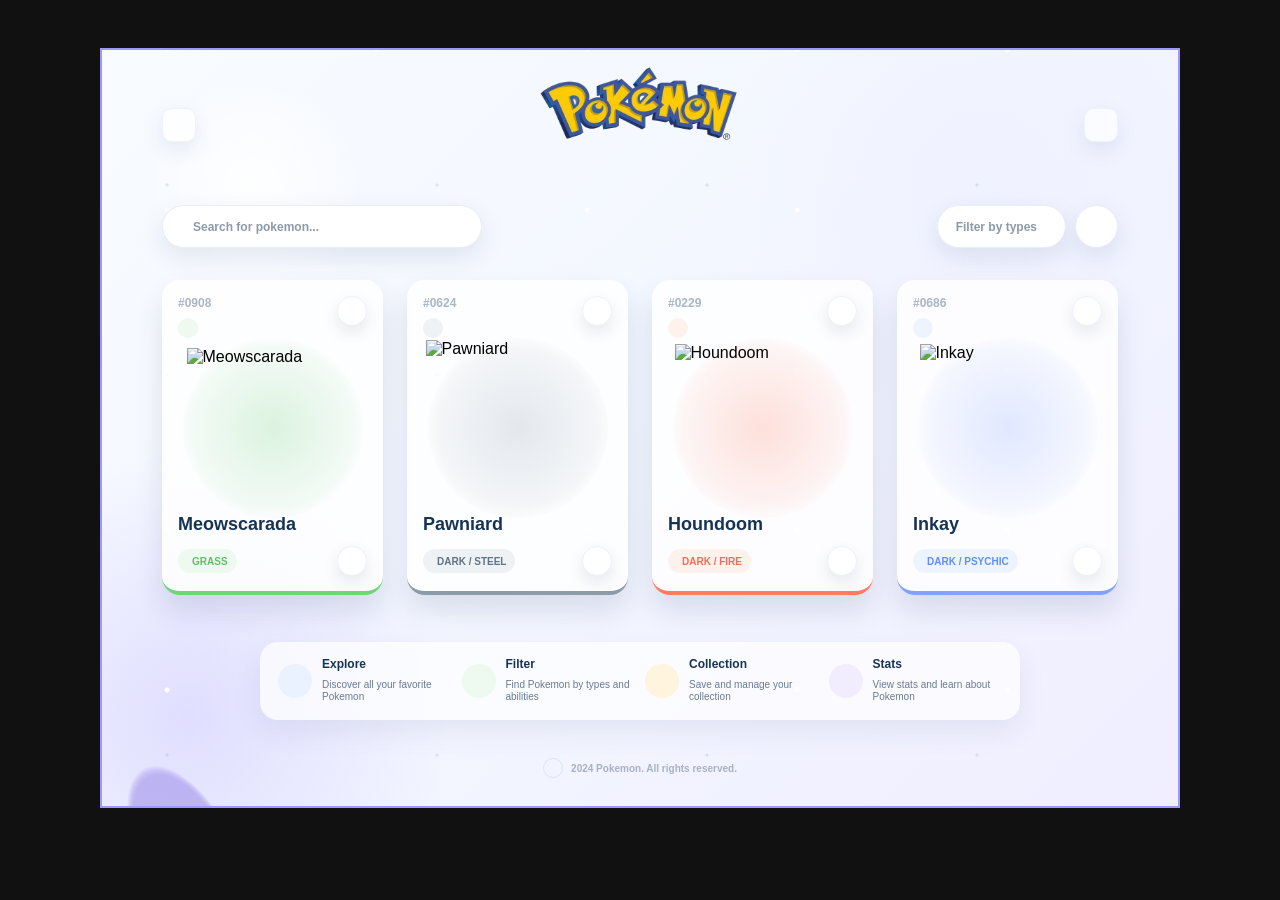
==== index.html @ 8f2b4301 "first commit" ====
<!DOCTYPE html>
<html lang="en">
<head>
    <meta charset="UTF-8">
    <meta name="viewport" content="width=device-width, initial-scale=1.0">
    <title>Pokedex Landing Page</title>
    <link rel="stylesheet" href="style.css">
    <link
  href="https://cdn.jsdelivr.net/npm/remixicon@4.9.0/fonts/remixicon.css"
  rel="stylesheet"
/>
</head>
<body>
    <main>
        <header>
            <div class="background2">
                <div class="icon1"><i class="ri-menu-line"></i></div>
                <div class="img">
                <img class="pokemon-img" src="./79cb9b3a70084d51ec3ff5a162ee20d5.png" alt="Pokemon logo">
                </div>
                <div class="icon2"><i class="ri-sun-line"></i></div>
            </div>

            <button class="search"><i class="ri-search-line"></i> Search for pokemon...</button>
            
            <button class="filter-bar"> Filter by types <i class="ri-arrow-drop-down-line"></i></button>
            <div class="filter-icon"><i class="ri-expand-vertical-fill"></i></div>
        </header>

        <section class="cards-section">
            <div class="card1 pokemon-card">
                <div class="card-top">
                    <div>
                        <p class="pokemon-id">#0908</p>
                        <span class="type-icon"><i class="ri-leaf-fill"></i></span>
                    </div>
                    <button class="heart-btn"><i class="ri-heart-line"></i></button>
                </div>
                <img class="Pokemon-1 card-pokemon-img" src="https://archives.bulbagarden.net/media/upload/thumb/6/6f/0908Meowscarada.png/640px-0908Meowscarada.png" alt="Meowscarada">
                <div class="card-bottom">
                    <h3>Meowscarada</h3>
                    <div class="card-actions">
                        <span class="type-pill"><i class="ri-leaf-fill"></i> Grass</span>
                        <button class="arrow-btn"><i class="ri-arrow-right-line"></i></button>
                    </div>
                </div>
            </div>
            <div class="card2 pokemon-card">
                <div class="card-top">
                    <div>
                        <p class="pokemon-id">#0624</p>
                        <span class="type-icon"><i class="ri-shield-fill"></i></span>
                    </div>
                    <button class="heart-btn"><i class="ri-heart-line"></i></button>
                </div>
                <img class="pokemon-2 card-pokemon-img" src="https://www.pokemon.com/static-assets/content-assets/cms2/img/pokedex/full/624.png" alt="Pawniard">
                <div class="card-bottom">
                    <h3>Pawniard</h3>
                    <div class="card-actions">
                        <span class="type-pill"><i class="ri-shield-fill"></i> Dark / Steel</span>
                        <button class="arrow-btn"><i class="ri-arrow-right-line"></i></button>
                    </div>
                </div>
            </div>
            <div class="card3 pokemon-card">
                <div class="card-top">
                    <div>
                        <p class="pokemon-id">#0229</p>
                        <span class="type-icon"><i class="ri-fire-fill"></i></span>
                    </div>
                    <button class="heart-btn"><i class="ri-heart-line"></i></button>
                </div>
                <img class="pokemon-3 card-pokemon-img" src="https://www.pokemon.com/static-assets/content-assets/cms2/img/pokedex/full/229.png" alt="Houndoom">
                <div class="card-bottom">
                    <h3>Houndoom</h3>
                    <div class="card-actions">
                        <span class="type-pill"><i class="ri-fire-fill"></i> Dark / Fire</span>
                        <button class="arrow-btn"><i class="ri-arrow-right-line"></i></button>
                    </div>
                </div>
            </div>
            <div class="card4 pokemon-card">
                <div class="card-top">
                    <div>
                        <p class="pokemon-id">#0686</p>
                        <span class="type-icon"><i class="ri-drop-fill"></i></span>
                    </div>
                    <button class="heart-btn"><i class="ri-heart-line"></i></button>
                </div>
                <img class="pokemon-4 card-pokemon-img" src="https://www.pokemon.com/static-assets/content-assets/cms2/img/pokedex/full/686.png" alt="Inkay">
                <div class="card-bottom">
                    <h3>Inkay</h3>
                    <div class="card-actions">
                        <span class="type-pill"><i class="ri-drop-fill"></i> Dark / Psychic</span>
                        <button class="arrow-btn"><i class="ri-arrow-right-line"></i></button>
                    </div>
                </div>
            </div>
        </section>

        <div class="feature-strip">
            <div>
                <span><i class="ri-search-eye-line"></i></span>
                <h4>Explore</h4>
                <p>Discover all your favorite Pokemon</p>
            </div>
            <div>
                <span><i class="ri-filter-3-line"></i></span>
                <h4>Filter</h4>
                <p>Find Pokemon by types and abilities</p>
            </div>
            <div>
                <span><i class="ri-star-fill"></i></span>
                <h4>Collection</h4>
                <p>Save and manage your collection</p>
            </div>
            <div>
                <span><i class="ri-user-voice-line"></i></span>
                <h4>Stats</h4>
                <p>View stats and learn about Pokemon</p>
            </div>
        </div>

        <footer>
            <i class="ri-copyright-line"></i>
            <p>2024 Pokemon. All rights reserved.</p>
        </footer>
    </main>    
</body>
</html>
---- style.css ----
*{
    margin: 0;
    padding: 0;
    box-sizing: border-box;
}

html,
body{
    min-height: 100%;
    width: 100%;
    font-family: Arial, Helvetica, sans-serif;
}

body{
    background-color: #111;
}

main{
    width: min(1080px, calc(100% - 80px));
    height: 760px;
    margin: 48px auto;
    position: relative;
    overflow: hidden;
    border: 2px solid #9c98ff;
    background:
        radial-gradient(circle at 14% 18%, rgba(255,255,255,0.95), transparent 10%),
        radial-gradient(circle at 82% 18%, rgba(239,242,255,0.95), transparent 24%),
        radial-gradient(circle at 8% 88%, rgba(170,149,255,0.26), transparent 22%),
        linear-gradient(135deg, #f8fbff 0%, #f3f7ff 46%, #f0eeff 100%);
}

main::before{
    content: "";
    width: 180px;
    height: 180px;
    position: absolute;
    left: -48px;
    bottom: -54px;
    background:
        radial-gradient(ellipse at bottom, rgba(137, 117, 229, 0.36) 0 34%, transparent 36%),
        radial-gradient(ellipse at bottom, rgba(137, 117, 229, 0.30) 0 32%, transparent 34%);
    border-radius: 50%;
    transform: rotate(-28deg);
    opacity: 0.8;
}

main::after{
    content: "";
    position: absolute;
    inset: 0;
    background-image:
        radial-gradient(circle, rgba(255,255,255,0.92) 0 2px, transparent 3px),
        radial-gradient(circle, rgba(151,155,246,0.28) 0 1px, transparent 2px);
    background-size: 210px 160px, 270px 190px;
    background-position: 170px 80px, 740px 40px;
    pointer-events: none;
}

header{
    position: relative;
    z-index: 1;
}

.background2{
    position: static;
}

.ri-menu-line,
.ri-sun-line{
    height: 34px;
    width: 34px;
    position: absolute;
    top: 58px;
    color: #6b91c2;
    background-color: rgba(255,255,255,0.75);
    border: 1px solid #eef2fb;
    box-shadow: 0px 8px 20px rgba(54, 80, 120, 0.10);
    border-radius: 10px;
    display: flex;
    align-items: center;
    justify-content: center;
    font-size: 17px;
}

.ri-menu-line{
    left: 60px;
}

.ri-sun-line{
    right: 60px;
}

.pokemon-img{
    width: 210px;
    height: auto;
    position: absolute;
    left: 50%;
    top: -50px;
    transform: translateX(-50%);
}

.search,
.filter-bar{
    height: 43px;
    position: absolute;
    top: 155px;
    border: 1px solid #e8edf6;
    background-color: white;
    color: #8d99aa;
    border-radius: 999px;
    box-shadow: 0px 9px 24px rgba(54, 80, 120, 0.12);
    font-size: 12px;
    font-weight: 700;
}

.search{
    left: 60px;
    width: 320px;
    padding: 0 22px;
    display: flex;
    align-items: center;
    gap: 8px;
    text-align: left;
}

.filter-bar{
    right: 112px;
    padding: 0 18px;
    display: inline-flex;
    align-items: center;
    gap: 10px;
}

.filter-icon{
    height: 43px;
    width: 43px;
    position: absolute;
    top: 155px;
    right: 60px;
    border-radius: 50%;
    border: 1px solid #e8edf6;
    background-color: white;
    color: #7d8aa0;
    box-shadow: 0px 9px 24px rgba(54, 80, 120, 0.12);
    display: flex;
    align-items: center;
    justify-content: center;
    font-size: 16px;
}

.cards-section{
    width: calc(100% - 120px);
    position: absolute;
    left: 60px;
    top: 230px;
    z-index: 2;
    display: grid;
    grid-template-columns: repeat(4, 1fr);
    gap: 24px;
}

.pokemon-card{
    height: 315px;
    position: relative;
    overflow: hidden;
    padding: 16px;
    border-radius: 18px;
    background-color: rgba(255,255,255,0.86);
    box-shadow: 0px 16px 28px rgba(42, 65, 102, 0.13);
}

.card1{
    border-bottom: 4px solid #72d37a;
}

.card2{
    border-bottom: 4px solid #8d9aaa;
}

.card3{
    border-bottom: 4px solid #ff7b61;
}

.card4{
    border-bottom: 4px solid #82a2ff;
}

.pokemon-card::before{
    content: "";
    width: 180px;
    height: 180px;
    border-radius: 50%;
    position: absolute;
    left: 50%;
    top: 58px;
    transform: translateX(-50%);
    z-index: 0;
}

.card1::before{
    background: radial-gradient(circle, rgba(124,211,132,0.26), rgba(124,211,132,0.08) 63%, transparent 74%);
}

.card2::before{
    background: radial-gradient(circle, rgba(126,143,163,0.20), rgba(126,143,163,0.07) 63%, transparent 74%);
}

.card3::before{
    background: radial-gradient(circle, rgba(255,128,98,0.23), rgba(255,128,98,0.07) 63%, transparent 74%);
}

.card4::before{
    background: radial-gradient(circle, rgba(132,164,255,0.23), rgba(132,164,255,0.07) 63%, transparent 74%);
}

.card-top{
    position: relative;
    z-index: 2;
    display: flex;
    justify-content: space-between;
    align-items: flex-start;
}

.pokemon-id{
    color: #aab6c7;
    font-size: 12px;
    font-weight: 800;
    margin-bottom: 8px;
}

.type-icon{
    height: 20px;
    width: 20px;
    border-radius: 50%;
    background-color: #eef9ef;
    color: #5fbf67;
    display: flex;
    align-items: center;
    justify-content: center;
    font-size: 12px;
}

.heart-btn,
.arrow-btn{
    height: 30px;
    width: 30px;
    border: 1px solid #edf1f8;
    border-radius: 50%;
    background-color: white;
    color: #94a1b3;
    box-shadow: 0px 7px 16px rgba(42, 65, 102, 0.11);
    display: flex;
    align-items: center;
    justify-content: center;
    font-size: 15px;
}

.card-pokemon-img{
    width: 172px;
    height: 172px;
    position: absolute;
    top: 68px;
    left: 50%;
    transform: translateX(-50%);
    z-index: 1;
    object-fit: contain;
}

.pokemon-2{
    width: 184px;
    height: 184px;
    top: 60px;
}

.pokemon-3,
.pokemon-4{
    width: 176px;
    height: 176px;
    top: 64px;
}

.card-bottom{
    width: calc(100% - 32px);
    position: absolute;
    left: 16px;
    bottom: 15px;
    z-index: 2;
}

.card-bottom h3{
    color: #173354;
    font-size: 18px;
    line-height: 1;
    margin-bottom: 13px;
}

.card-actions{
    display: flex;
    align-items: center;
    justify-content: space-between;
    gap: 10px;
}

.type-pill{
    min-height: 24px;
    padding: 0 9px;
    border-radius: 999px;
    background-color: #eef9ef;
    color: #5fbf67;
    display: inline-flex;
    align-items: center;
    gap: 5px;
    font-size: 10px;
    font-weight: 900;
    text-transform: uppercase;
}

.card2 .type-icon,
.card2 .type-pill{
    background-color: #eef2f5;
    color: #617487;
}

.card3 .type-icon,
.card3 .type-pill{
    background-color: #fff1ec;
    color: #ef7054;
}

.card4 .type-icon,
.card4 .type-pill{
    background-color: #eef4ff;
    color: #5f8ff1;
}

.arrow-btn{
    color: #173354;
}

.feature-strip{
    width: 760px;
    min-height: 78px;
    position: absolute;
    left: 50%;
    bottom: 86px;
    transform: translateX(-50%);
    z-index: 2;
    display: grid;
    grid-template-columns: repeat(4, 1fr);
    gap: 10px;
    padding: 12px 18px;
    border-radius: 18px;
    background-color: rgba(255,255,255,0.72);
    box-shadow: 0px 12px 28px rgba(42, 65, 102, 0.08);
}

.feature-strip div{
    display: grid;
    grid-template-columns: 34px 1fr;
    column-gap: 10px;
    align-items: center;
}

.feature-strip span{
    grid-row: span 2;
    height: 34px;
    width: 34px;
    border-radius: 50%;
    background-color: #eaf1ff;
    color: #547ff0;
    display: flex;
    align-items: center;
    justify-content: center;
    font-size: 17px;
}

.feature-strip div:nth-child(2) span{
    background-color: #eef9ef;
    color: #5fbf67;
}

.feature-strip div:nth-child(3) span{
    background-color: #fff4dd;
    color: #f0ad34;
}

.feature-strip div:nth-child(4) span{
    background-color: #f2ecff;
    color: #9b6cea;
}

.feature-strip h4{
    color: #173354;
    font-size: 12px;
    line-height: 1;
}

.feature-strip p{
    color: #697a91;
    font-size: 10px;
    line-height: 1.25;
}

footer{
    position: absolute;
    left: 50%;
    bottom: 28px;
    transform: translateX(-50%);
    z-index: 2;
    display: flex;
    align-items: center;
    gap: 8px;
    color: #a6b2c4;
    font-size: 10px;
    font-weight: 700;
}

footer i{
    height: 20px;
    width: 20px;
    border-radius: 50%;
    border: 1px solid #dce4f1;
    display: flex;
    align-items: center;
    justify-content: center;
}

@media (max-width: 920px){
    main{
        width: calc(100% - 28px);
        height: auto;
        min-height: 1420px;
        margin: 14px auto;
    }

    .search{
        width: calc(100% - 120px);
    }

    .filter-bar{
        top: 212px;
        left: 60px;
        right: auto;
    }

    .filter-icon{
        top: 212px;
    }

    .cards-section{
        top: 288px;
        grid-template-columns: repeat(2, 1fr);
    }

    .feature-strip{
        width: calc(100% - 120px);
        bottom: 92px;
        grid-template-columns: repeat(2, 1fr);
    }
}

@media (max-width: 560px){
    main{
        min-height: 2140px;
    }

    .ri-menu-line{
        left: 26px;
    }

    .ri-sun-line{
        right: 26px;
    }

    .pokemon-img{
        width: 164px;
        top: 45px;
    }

    .search{
        left: 26px;
        width: calc(100% - 52px);
    }

    .filter-bar{
        left: 26px;
    }

    .filter-icon{
        right: 26px;
    }

    .cards-section{
        width: calc(100% - 52px);
        left: 26px;
        grid-template-columns: 1fr;
    }

    .feature-strip{
        width: calc(100% - 52px);
        grid-template-columns: 1fr;
    }
}
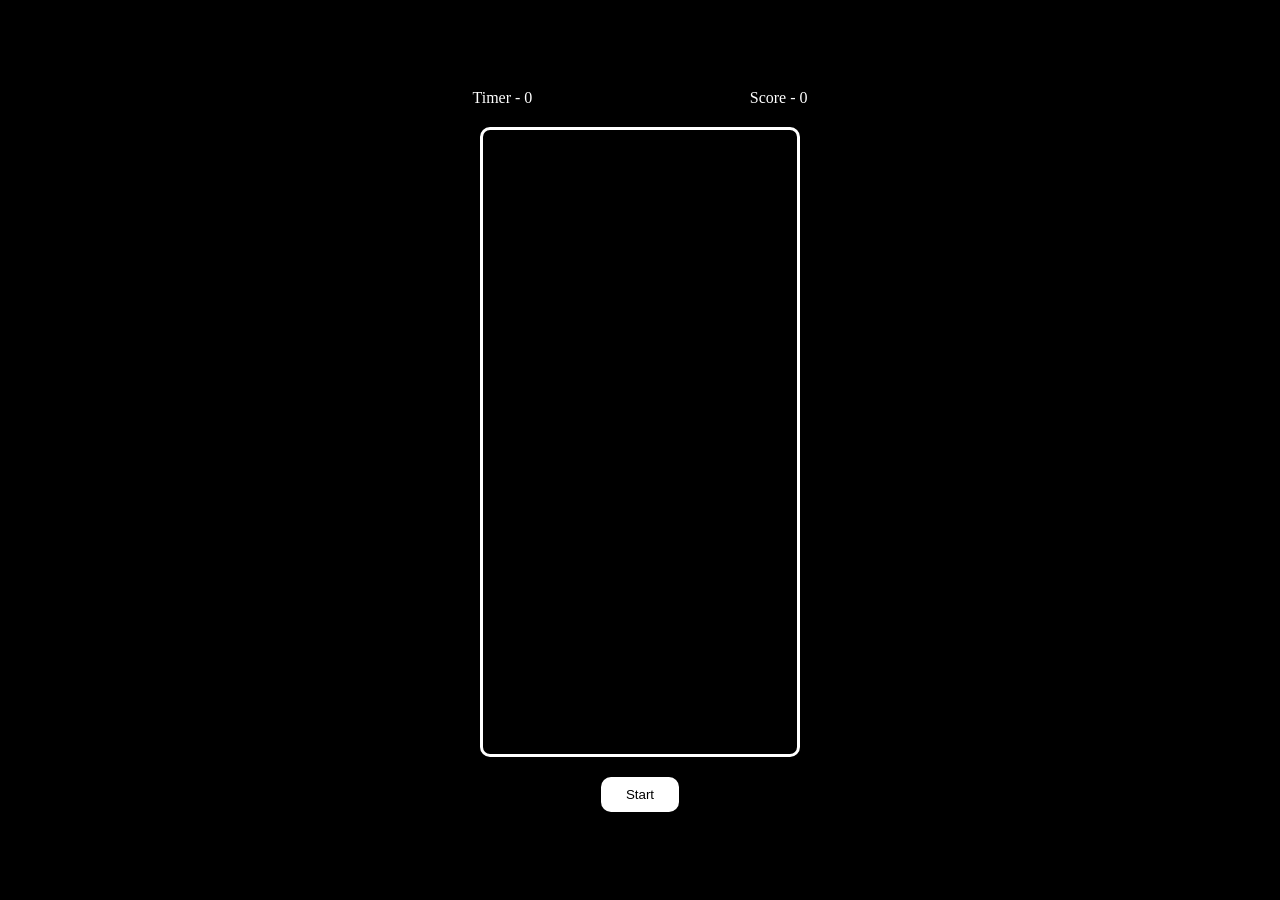
==== commit 46dd7411: "Initial commit" ====
--- a/index.html
+++ b/index.html
@@ -3,128 +3,26 @@
 <head>
     <meta charset="UTF-8">
     <meta name="viewport" content="width=device-width, initial-scale=1.0">
-    <title>Pokedex Landing Page</title>
+    <title>Document</title>
     <link rel="stylesheet" href="style.css">
-    <link
-  href="https://cdn.jsdelivr.net/npm/remixicon@4.9.0/fonts/remixicon.css"
-  rel="stylesheet"
-/>
 </head>
 <body>
+    
+    <div id="top">
+        <p>Timer - <span id="timer">0</span></p>
+        <p>Score - <span id="score">0</span></p>
+    </div>
+
     <main>
-        <header>
-            <div class="background2">
-                <div class="icon1"><i class="ri-menu-line"></i></div>
-                <div class="img">
-                <img class="pokemon-img" src="./79cb9b3a70084d51ec3ff5a162ee20d5.png" alt="Pokemon logo">
-                </div>
-                <div class="icon2"><i class="ri-sun-line"></i></div>
-            </div>
 
-            <button class="search"><i class="ri-search-line"></i> Search for pokemon...</button>
-            
-            <button class="filter-bar"> Filter by types <i class="ri-arrow-drop-down-line"></i></button>
-            <div class="filter-icon"><i class="ri-expand-vertical-fill"></i></div>
-        </header>
+    </main>
+    <button>Start</button>
 
-        <section class="cards-section">
-            <div class="card1 pokemon-card">
-                <div class="card-top">
-                    <div>
-                        <p class="pokemon-id">#0908</p>
-                        <span class="type-icon"><i class="ri-leaf-fill"></i></span>
-                    </div>
-                    <button class="heart-btn"><i class="ri-heart-line"></i></button>
-                </div>
-                <img class="Pokemon-1 card-pokemon-img" src="https://archives.bulbagarden.net/media/upload/thumb/6/6f/0908Meowscarada.png/640px-0908Meowscarada.png" alt="Meowscarada">
-                <div class="card-bottom">
-                    <h3>Meowscarada</h3>
-                    <div class="card-actions">
-                        <span class="type-pill"><i class="ri-leaf-fill"></i> Grass</span>
-                        <button class="arrow-btn"><i class="ri-arrow-right-line"></i></button>
-                    </div>
-                </div>
-            </div>
-            <div class="card2 pokemon-card">
-                <div class="card-top">
-                    <div>
-                        <p class="pokemon-id">#0624</p>
-                        <span class="type-icon"><i class="ri-shield-fill"></i></span>
-                    </div>
-                    <button class="heart-btn"><i class="ri-heart-line"></i></button>
-                </div>
-                <img class="pokemon-2 card-pokemon-img" src="https://www.pokemon.com/static-assets/content-assets/cms2/img/pokedex/full/624.png" alt="Pawniard">
-                <div class="card-bottom">
-                    <h3>Pawniard</h3>
-                    <div class="card-actions">
-                        <span class="type-pill"><i class="ri-shield-fill"></i> Dark / Steel</span>
-                        <button class="arrow-btn"><i class="ri-arrow-right-line"></i></button>
-                    </div>
-                </div>
-            </div>
-            <div class="card3 pokemon-card">
-                <div class="card-top">
-                    <div>
-                        <p class="pokemon-id">#0229</p>
-                        <span class="type-icon"><i class="ri-fire-fill"></i></span>
-                    </div>
-                    <button class="heart-btn"><i class="ri-heart-line"></i></button>
-                </div>
-                <img class="pokemon-3 card-pokemon-img" src="https://www.pokemon.com/static-assets/content-assets/cms2/img/pokedex/full/229.png" alt="Houndoom">
-                <div class="card-bottom">
-                    <h3>Houndoom</h3>
-                    <div class="card-actions">
-                        <span class="type-pill"><i class="ri-fire-fill"></i> Dark / Fire</span>
-                        <button class="arrow-btn"><i class="ri-arrow-right-line"></i></button>
-                    </div>
-                </div>
-            </div>
-            <div class="card4 pokemon-card">
-                <div class="card-top">
-                    <div>
-                        <p class="pokemon-id">#0686</p>
-                        <span class="type-icon"><i class="ri-drop-fill"></i></span>
-                    </div>
-                    <button class="heart-btn"><i class="ri-heart-line"></i></button>
-                </div>
-                <img class="pokemon-4 card-pokemon-img" src="https://www.pokemon.com/static-assets/content-assets/cms2/img/pokedex/full/686.png" alt="Inkay">
-                <div class="card-bottom">
-                    <h3>Inkay</h3>
-                    <div class="card-actions">
-                        <span class="type-pill"><i class="ri-drop-fill"></i> Dark / Psychic</span>
-                        <button class="arrow-btn"><i class="ri-arrow-right-line"></i></button>
-                    </div>
-                </div>
-            </div>
-        </section>
 
-        <div class="feature-strip">
-            <div>
-                <span><i class="ri-search-eye-line"></i></span>
-                <h4>Explore</h4>
-                <p>Discover all your favorite Pokemon</p>
-            </div>
-            <div>
-                <span><i class="ri-filter-3-line"></i></span>
-                <h4>Filter</h4>
-                <p>Find Pokemon by types and abilities</p>
-            </div>
-            <div>
-                <span><i class="ri-star-fill"></i></span>
-                <h4>Collection</h4>
-                <p>Save and manage your collection</p>
-            </div>
-            <div>
-                <span><i class="ri-user-voice-line"></i></span>
-                <h4>Stats</h4>
-                <p>View stats and learn about Pokemon</p>
-            </div>
-        </div>
+    <div id="overlay">
+        <h1>game over</h1>
+    </div>
 
-        <footer>
-            <i class="ri-copyright-line"></i>
-            <p>2024 Pokemon. All rights reserved.</p>
-        </footer>
-    </main>    
+    <script src="script.js"></script>
 </body>
-</html>
+</html>
--- a/style.css
+++ b/style.css
@@ -3,501 +3,65 @@
     padding: 0;
     box-sizing: border-box;
 }
-
 html,
-body{
-    min-height: 100%;
-    width: 100%;
-    font-family: Arial, Helvetica, sans-serif;
-}
-
-body{
-    background-color: #111;
-}
-
-main{
-    width: min(1080px, calc(100% - 80px));
-    height: 760px;
-    margin: 48px auto;
-    position: relative;
-    overflow: hidden;
-    border: 2px solid #9c98ff;
-    background:
-        radial-gradient(circle at 14% 18%, rgba(255,255,255,0.95), transparent 10%),
-        radial-gradient(circle at 82% 18%, rgba(239,242,255,0.95), transparent 24%),
-        radial-gradient(circle at 8% 88%, rgba(170,149,255,0.26), transparent 22%),
-        linear-gradient(135deg, #f8fbff 0%, #f3f7ff 46%, #f0eeff 100%);
-}
-
-main::before{
-    content: "";
-    width: 180px;
-    height: 180px;
-    position: absolute;
-    left: -48px;
-    bottom: -54px;
-    background:
-        radial-gradient(ellipse at bottom, rgba(137, 117, 229, 0.36) 0 34%, transparent 36%),
-        radial-gradient(ellipse at bottom, rgba(137, 117, 229, 0.30) 0 32%, transparent 34%);
-    border-radius: 50%;
-    transform: rotate(-28deg);
-    opacity: 0.8;
-}
-
-main::after{
-    content: "";
-    position: absolute;
-    inset: 0;
-    background-image:
-        radial-gradient(circle, rgba(255,255,255,0.92) 0 2px, transparent 3px),
-        radial-gradient(circle, rgba(151,155,246,0.28) 0 1px, transparent 2px);
-    background-size: 210px 160px, 270px 190px;
-    background-position: 170px 80px, 740px 40px;
-    pointer-events: none;
-}
-
-header{
-    position: relative;
-    z-index: 1;
-}
-
-.background2{
-    position: static;
-}
-
-.ri-menu-line,
-.ri-sun-line{
-    height: 34px;
-    width: 34px;
-    position: absolute;
-    top: 58px;
-    color: #6b91c2;
-    background-color: rgba(255,255,255,0.75);
-    border: 1px solid #eef2fb;
-    box-shadow: 0px 8px 20px rgba(54, 80, 120, 0.10);
-    border-radius: 10px;
+body {
+    height: 100%;
+    width:  100%;
+    background-color: black;
     display: flex;
     align-items: center;
     justify-content: center;
-    font-size: 17px;
+    flex-direction: column;
+    gap: 20px;
+    
 }
 
-.ri-menu-line{
-    left: 60px;
+
+main{
+    position: relative;
+    height: 70%;
+    width: 25%;
+    border: 3px solid white;
+    border-radius: 10px;
+    padding: 10px;
+
 }
 
-.ri-sun-line{
-    right: 60px;
+button{
+    background-color: white;
+    color: black;
+    border-radius: 10px;
+    padding: 10px 25px;
+    border: none;
 }
 
-.pokemon-img{
-    width: 210px;
-    height: auto;
+.box{
     position: absolute;
-    left: 50%;
-    top: -50px;
-    transform: translateX(-50%);
+    height: 10%;
+    width: 15%;
+    background-color: red;
+    border-radius: 10px;
 }
 
-.search,
-.filter-bar{
-    height: 43px;
-    position: absolute;
-    top: 155px;
-    border: 1px solid #e8edf6;
-    background-color: white;
-    color: #8d99aa;
-    border-radius: 999px;
-    box-shadow: 0px 9px 24px rgba(54, 80, 120, 0.12);
-    font-size: 12px;
-    font-weight: 700;
+
+#top{
+    color: white;
+    display: flex;
+    justify-content: space-between;
+    width:335px;
+
 }
 
-.search{
-    left: 60px;
-    width: 320px;
-    padding: 0 22px;
-    display: flex;
-    align-items: center;
-    gap: 8px;
-    text-align: left;
-}
-
-.filter-bar{
-    right: 112px;
-    padding: 0 18px;
-    display: inline-flex;
-    align-items: center;
-    gap: 10px;
-}
-
-.filter-icon{
-    height: 43px;
-    width: 43px;
-    position: absolute;
-    top: 155px;
-    right: 60px;
-    border-radius: 50%;
-    border: 1px solid #e8edf6;
-    background-color: white;
-    color: #7d8aa0;
-    box-shadow: 0px 9px 24px rgba(54, 80, 120, 0.12);
-    display: flex;
+#overlay{
     align-items: center;
     justify-content: center;
-    font-size: 16px;
-}
-
-.cards-section{
-    width: calc(100% - 120px);
+    display: none;
     position: absolute;
-    left: 60px;
-    top: 230px;
-    z-index: 2;
-    display: grid;
-    grid-template-columns: repeat(4, 1fr);
-    gap: 24px;
-}
-
-.pokemon-card{
-    height: 315px;
-    position: relative;
-    overflow: hidden;
-    padding: 16px;
-    border-radius: 18px;
-    background-color: rgba(255,255,255,0.86);
-    box-shadow: 0px 16px 28px rgba(42, 65, 102, 0.13);
-}
-
-.card1{
-    border-bottom: 4px solid #72d37a;
-}
-
-.card2{
-    border-bottom: 4px solid #8d9aaa;
-}
-
-.card3{
-    border-bottom: 4px solid #ff7b61;
-}
-
-.card4{
-    border-bottom: 4px solid #82a2ff;
-}
-
-.pokemon-card::before{
-    content: "";
-    width: 180px;
-    height: 180px;
-    border-radius: 50%;
-    position: absolute;
-    left: 50%;
-    top: 58px;
-    transform: translateX(-50%);
-    z-index: 0;
-}
-
-.card1::before{
-    background: radial-gradient(circle, rgba(124,211,132,0.26), rgba(124,211,132,0.08) 63%, transparent 74%);
-}
-
-.card2::before{
-    background: radial-gradient(circle, rgba(126,143,163,0.20), rgba(126,143,163,0.07) 63%, transparent 74%);
-}
-
-.card3::before{
-    background: radial-gradient(circle, rgba(255,128,98,0.23), rgba(255,128,98,0.07) 63%, transparent 74%);
-}
-
-.card4::before{
-    background: radial-gradient(circle, rgba(132,164,255,0.23), rgba(132,164,255,0.07) 63%, transparent 74%);
-}
-
-.card-top{
-    position: relative;
-    z-index: 2;
-    display: flex;
-    justify-content: space-between;
-    align-items: flex-start;
-}
-
-.pokemon-id{
-    color: #aab6c7;
-    font-size: 12px;
-    font-weight: 800;
-    margin-bottom: 8px;
-}
-
-.type-icon{
-    height: 20px;
-    width: 20px;
-    border-radius: 50%;
-    background-color: #eef9ef;
-    color: #5fbf67;
-    display: flex;
-    align-items: center;
-    justify-content: center;
-    font-size: 12px;
-}
-
-.heart-btn,
-.arrow-btn{
-    height: 30px;
-    width: 30px;
-    border: 1px solid #edf1f8;
-    border-radius: 50%;
-    background-color: white;
-    color: #94a1b3;
-    box-shadow: 0px 7px 16px rgba(42, 65, 102, 0.11);
-    display: flex;
-    align-items: center;
-    justify-content: center;
-    font-size: 15px;
-}
-
-.card-pokemon-img{
-    width: 172px;
-    height: 172px;
-    position: absolute;
-    top: 68px;
-    left: 50%;
-    transform: translateX(-50%);
-    z-index: 1;
-    object-fit: contain;
-}
-
-.pokemon-2{
-    width: 184px;
-    height: 184px;
-    top: 60px;
-}
-
-.pokemon-3,
-.pokemon-4{
-    width: 176px;
-    height: 176px;
-    top: 64px;
-}
-
-.card-bottom{
-    width: calc(100% - 32px);
-    position: absolute;
-    left: 16px;
-    bottom: 15px;
-    z-index: 2;
-}
-
-.card-bottom h3{
-    color: #173354;
-    font-size: 18px;
-    line-height: 1;
-    margin-bottom: 13px;
-}
-
-.card-actions{
-    display: flex;
-    align-items: center;
-    justify-content: space-between;
-    gap: 10px;
-}
-
-.type-pill{
-    min-height: 24px;
-    padding: 0 9px;
-    border-radius: 999px;
-    background-color: #eef9ef;
-    color: #5fbf67;
-    display: inline-flex;
-    align-items: center;
-    gap: 5px;
-    font-size: 10px;
-    font-weight: 900;
+    height: 100%;
+    width: 100%;
+    background-color: rgba(0, 0, 0, 0.779);
+    color: white;
+    font-size: 50px;
     text-transform: uppercase;
-}
-
-.card2 .type-icon,
-.card2 .type-pill{
-    background-color: #eef2f5;
-    color: #617487;
-}
-
-.card3 .type-icon,
-.card3 .type-pill{
-    background-color: #fff1ec;
-    color: #ef7054;
-}
-
-.card4 .type-icon,
-.card4 .type-pill{
-    background-color: #eef4ff;
-    color: #5f8ff1;
-}
-
-.arrow-btn{
-    color: #173354;
-}
-
-.feature-strip{
-    width: 760px;
-    min-height: 78px;
-    position: absolute;
-    left: 50%;
-    bottom: 86px;
-    transform: translateX(-50%);
-    z-index: 2;
-    display: grid;
-    grid-template-columns: repeat(4, 1fr);
-    gap: 10px;
-    padding: 12px 18px;
-    border-radius: 18px;
-    background-color: rgba(255,255,255,0.72);
-    box-shadow: 0px 12px 28px rgba(42, 65, 102, 0.08);
-}
-
-.feature-strip div{
-    display: grid;
-    grid-template-columns: 34px 1fr;
-    column-gap: 10px;
-    align-items: center;
-}
-
-.feature-strip span{
-    grid-row: span 2;
-    height: 34px;
-    width: 34px;
-    border-radius: 50%;
-    background-color: #eaf1ff;
-    color: #547ff0;
-    display: flex;
-    align-items: center;
-    justify-content: center;
-    font-size: 17px;
-}
-
-.feature-strip div:nth-child(2) span{
-    background-color: #eef9ef;
-    color: #5fbf67;
-}
-
-.feature-strip div:nth-child(3) span{
-    background-color: #fff4dd;
-    color: #f0ad34;
-}
-
-.feature-strip div:nth-child(4) span{
-    background-color: #f2ecff;
-    color: #9b6cea;
-}
-
-.feature-strip h4{
-    color: #173354;
-    font-size: 12px;
-    line-height: 1;
-}
-
-.feature-strip p{
-    color: #697a91;
-    font-size: 10px;
-    line-height: 1.25;
-}
-
-footer{
-    position: absolute;
-    left: 50%;
-    bottom: 28px;
-    transform: translateX(-50%);
-    z-index: 2;
-    display: flex;
-    align-items: center;
-    gap: 8px;
-    color: #a6b2c4;
-    font-size: 10px;
-    font-weight: 700;
-}
-
-footer i{
-    height: 20px;
-    width: 20px;
-    border-radius: 50%;
-    border: 1px solid #dce4f1;
-    display: flex;
-    align-items: center;
-    justify-content: center;
-}
-
-@media (max-width: 920px){
-    main{
-        width: calc(100% - 28px);
-        height: auto;
-        min-height: 1420px;
-        margin: 14px auto;
-    }
-
-    .search{
-        width: calc(100% - 120px);
-    }
-
-    .filter-bar{
-        top: 212px;
-        left: 60px;
-        right: auto;
-    }
-
-    .filter-icon{
-        top: 212px;
-    }
-
-    .cards-section{
-        top: 288px;
-        grid-template-columns: repeat(2, 1fr);
-    }
-
-    .feature-strip{
-        width: calc(100% - 120px);
-        bottom: 92px;
-        grid-template-columns: repeat(2, 1fr);
-    }
-}
-
-@media (max-width: 560px){
-    main{
-        min-height: 2140px;
-    }
-
-    .ri-menu-line{
-        left: 26px;
-    }
-
-    .ri-sun-line{
-        right: 26px;
-    }
-
-    .pokemon-img{
-        width: 164px;
-        top: 45px;
-    }
-
-    .search{
-        left: 26px;
-        width: calc(100% - 52px);
-    }
-
-    .filter-bar{
-        left: 26px;
-    }
-
-    .filter-icon{
-        right: 26px;
-    }
-
-    .cards-section{
-        width: calc(100% - 52px);
-        left: 26px;
-        grid-template-columns: 1fr;
-    }
-
-    .feature-strip{
-        width: calc(100% - 52px);
-        grid-template-columns: 1fr;
-    }
-}
+    font-family: system-ui, apple-system, BlinkMacSystemFont, 'Segoe UI', Roboto, Oxygen, Ubuntu, Cantarell, 'Open Sans', 'Helvetica Neue', sans-serif;
+}
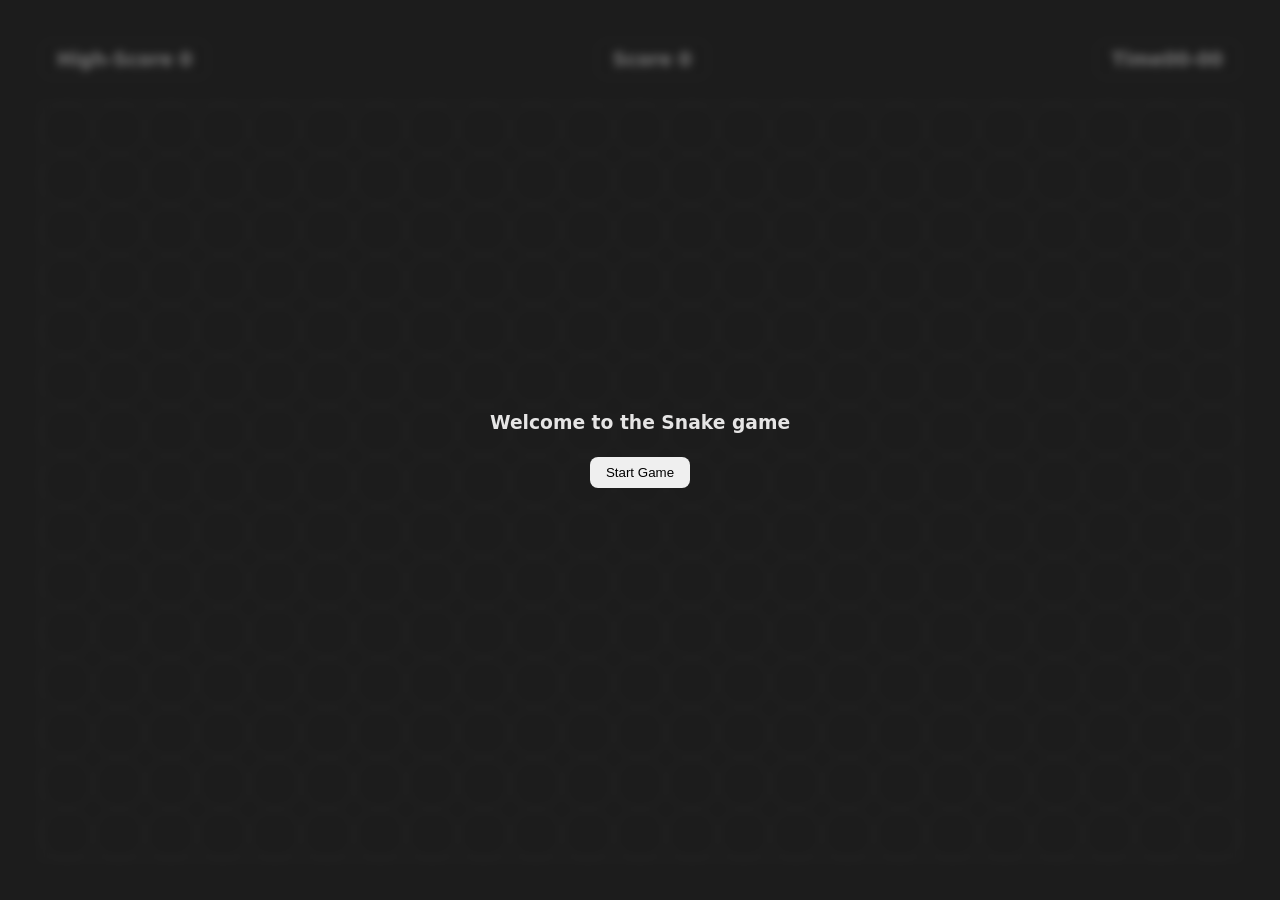
==== commit 155ded4b: "Snake Game" ====
--- a/index.html
+++ b/index.html
@@ -3,25 +3,44 @@
 <head>
     <meta charset="UTF-8">
     <meta name="viewport" content="width=device-width, initial-scale=1.0">
-    <title>Document</title>
+    <title>Snake Game</title>
     <link rel="stylesheet" href="style.css">
+
 </head>
 <body>
     
-    <div id="top">
-        <p>Timer - <span id="timer">0</span></p>
-        <p>Score - <span id="score">0</span></p>
-    </div>
+    <main>
+        <section>
+            <div class="infos">
+                <div class="info">
+                    <h3>High-Score <span id="high-score">0</span></h3>
+                </div>
 
-    <main>
+                <div class="info">
+                    <h3>Score <span id="score">0</span></h3>
+                </div>
 
+                <div class="info">
+                    <h3>Time<span id="time">00-00</span></h3>
+                </div>
+            </div>
+            <div class="board">
+            </div>
+        </section>
+
+        <div class="modal">
+            <div class="start-game">
+                <h3>Welcome to the Snake game</h3>
+                <button class="btn-start">Start Game</button>
+            </div>
+            <div class="game-over">
+                <h3>game Over</h3>
+                <button class="btn-restart">Restart Game</button>
+            </div>
+        </div>
     </main>
-    <button>Start</button>
 
 
-    <div id="overlay">
-        <h1>game over</h1>
-    </div>
 
     <script src="script.js"></script>
 </body>
--- a/style.css
+++ b/style.css
@@ -7,61 +7,130 @@
 body {
     height: 100%;
     width:  100%;
-    background-color: black;
+}
+
+:root{
+    /*Background Color*/
+    --bg-primary-color:rgb(24, 24, 24);
+    --bg-fill-color:rgb(210, 218, 202);
+    --bg-food-color:rgb(217, 15, 15);
+    --bg-fill-head-color:rgb(76, 169, 76);
+
+    /*Text Color*/
+    --text--primary--color:rgb(230, 229, 229);
+
+    /*Spacing variables*/
+    --space-xs:4px;
+    --space-sm:8px;
+    --space-md:16px;
+    --space-lg:24px;
+    --space-xl:32px;
+    --space-2xl:40px;
+    --space-3xl:48px;
+
+    /*Border Colors*/
+    --border-primary-color:rgb(50, 50, 50);
+
+    /*Border radius*/
+    --border-radius-xs:4px;
+    --border-radius-sm:8px;
+    --border-radius-md:12px;
+    --border-radius-lg:16px;
+    --border-radius-xl:20px;
+    --border-radius-2xl:24px;
+    --border-radius-3xl:28px;
+}
+
+html{
+    background-color: var(--bg-primary-color);
+    color: var(--text--primary--color);
+    font-family: system-ui, -apple-system, BlinkMacSystemFont, 'Segoe UI', Roboto, Oxygen, Ubuntu, Cantarell, 'Open Sans', 'Helvetica Neue', sans-serif;
+}
+
+main,section{
+    height: 100%;
+    width: 100%;
+}
+
+.btn-start,
+.btn-restart{
+    padding: var(--space-sm) var(--space-md);
+    border: none;
+    border-radius: var(--border-radius-sm);
+    cursor: pointer;
+    transition: all 0.3s ease;
+}
+
+.btn-start:hover{
+    transform: scale(1.1);
+}
+
+section{
+    padding: var(--space-2xl);
+    display: flex;
+    flex-direction: column;
+    height: 100%;
+    gap: var(--space-lg);
+}
+
+section .infos{
+    width: 100%;
+    display: flex;
+    justify-content: space-between;
+}
+
+.info{
+    padding: var(--space-sm) var(--space-md);
+    border: 1px solid var(--border-primary-color);
+    border-radius: var(--border-radius-sm);
+}
+
+.board{
+    border: 1px solid var(--border-primary-color);
+    flex-grow: 1;
+    display: grid;
+    grid-template-columns: repeat(auto-fill,minmax(50px,1fr));
+    grid-template-rows: repeat(auto-fill,minmax(50px,1fr));
+}
+
+.block{
+    border: 1px solid var(--border-primary-color);
+    border-radius: 50%;
+}
+
+.fill{
+    background-color: var(--bg-fill-color);
+}
+
+.block .head{
+    background-color: var(--bg-fill-head-color);
+}
+
+.food{
+    background-color: var(--bg-food-color);
+}
+
+.modal{
+    height: 100vh;
+    width: 100vw;
+    position: fixed;
+    top: 0;
+    background-color: rgba(33, 33, 33, 0.566);
+    backdrop-filter: blur(4px);
     display: flex;
     align-items: center;
     justify-content: center;
-    flex-direction: column;
-    gap: 20px;
-    
 }
 
-
-main{
-    position: relative;
-    height: 70%;
-    width: 25%;
-    border: 3px solid white;
-    border-radius: 10px;
-    padding: 10px;
+.modal .start-game,
+.modal .game-over{
+    display: flex;
+    flex-direction: column;
+    align-items: center;
+    gap: var(--space-lg);
 
 }
 
-button{
-    background-color: white;
-    color: black;
-    border-radius: 10px;
-    padding: 10px 25px;
-    border: none;
-}
-
-.box{
-    position: absolute;
-    height: 10%;
-    width: 15%;
-    background-color: red;
-    border-radius: 10px;
-}
-
-
-#top{
-    color: white;
-    display: flex;
-    justify-content: space-between;
-    width:335px;
-
-}
-
-#overlay{
-    align-items: center;
-    justify-content: center;
+.modal .game-over{
     display: none;
-    position: absolute;
-    height: 100%;
-    width: 100%;
-    background-color: rgba(0, 0, 0, 0.779);
-    color: white;
-    font-size: 50px;
-    text-transform: uppercase;
-    font-family: system-ui, apple-system, BlinkMacSystemFont, 'Segoe UI', Roboto, Oxygen, Ubuntu, Cantarell, 'Open Sans', 'Helvetica Neue', sans-serif;
 }
